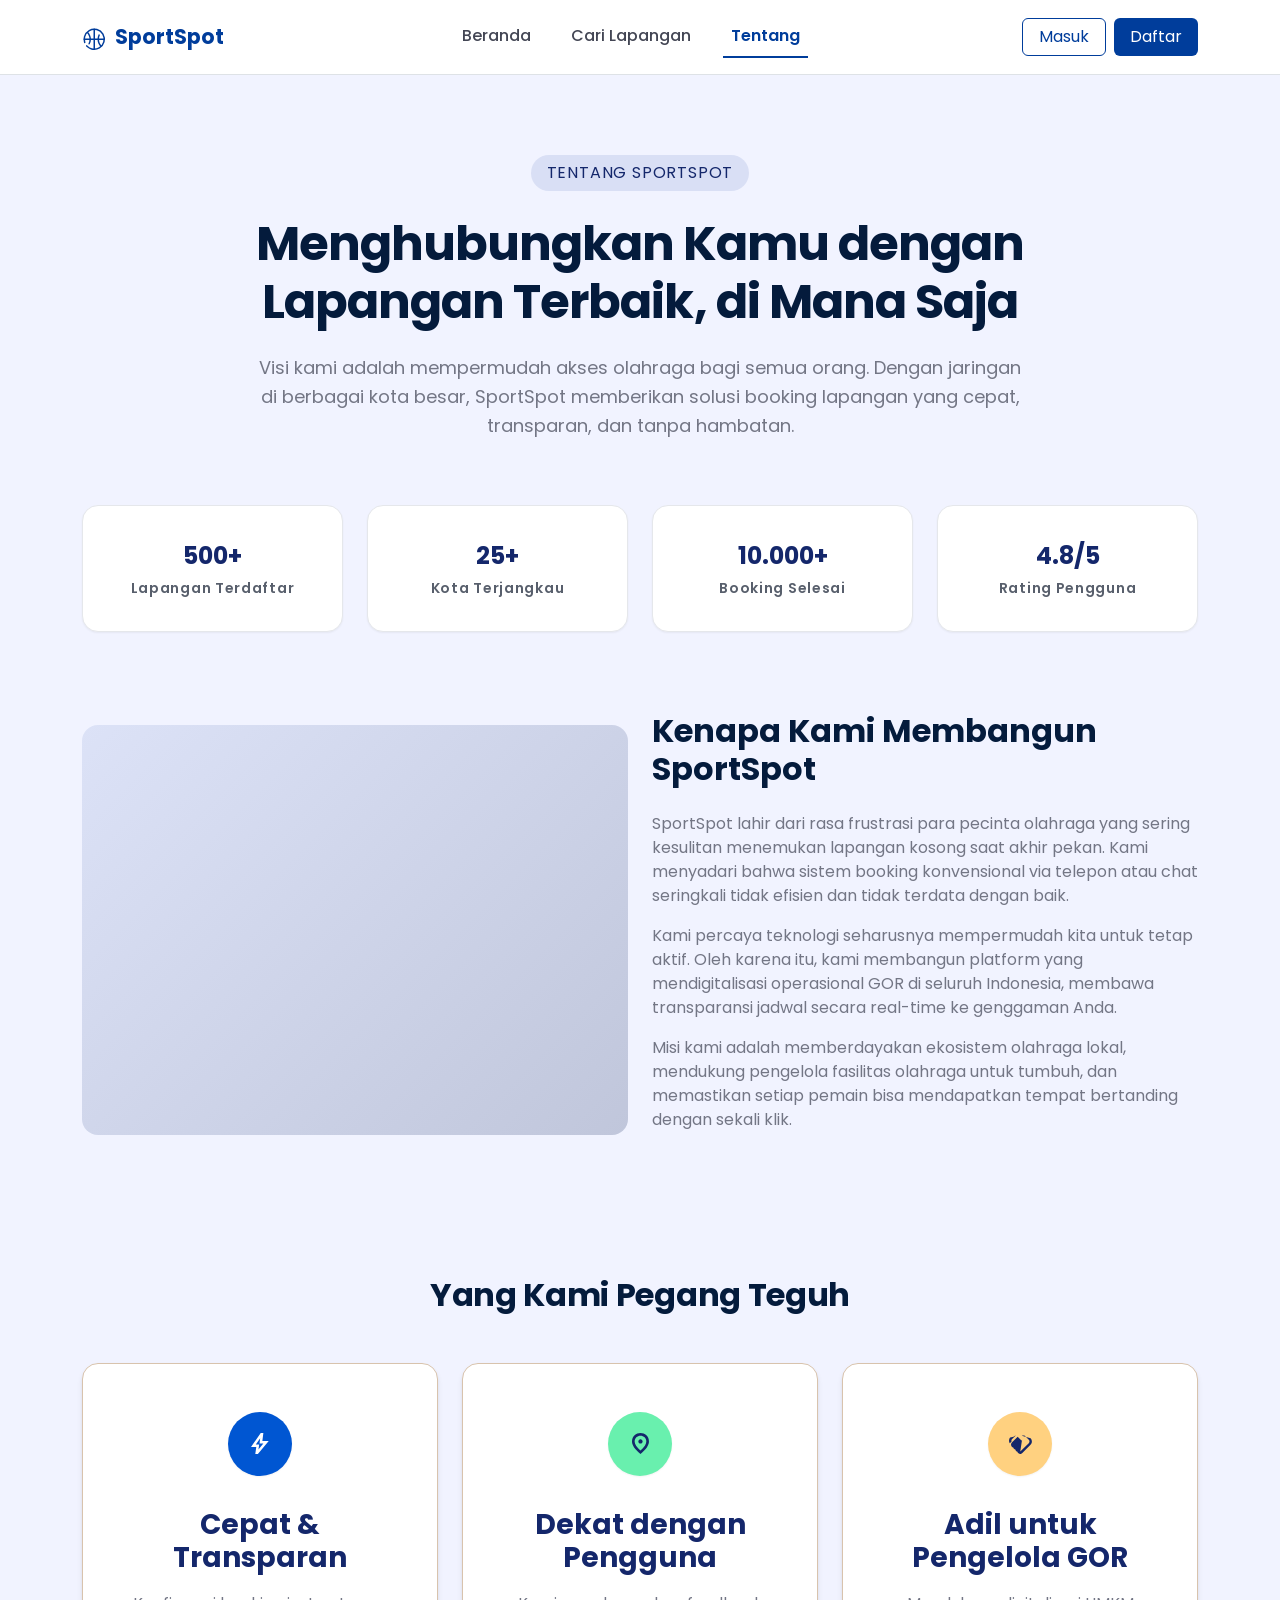
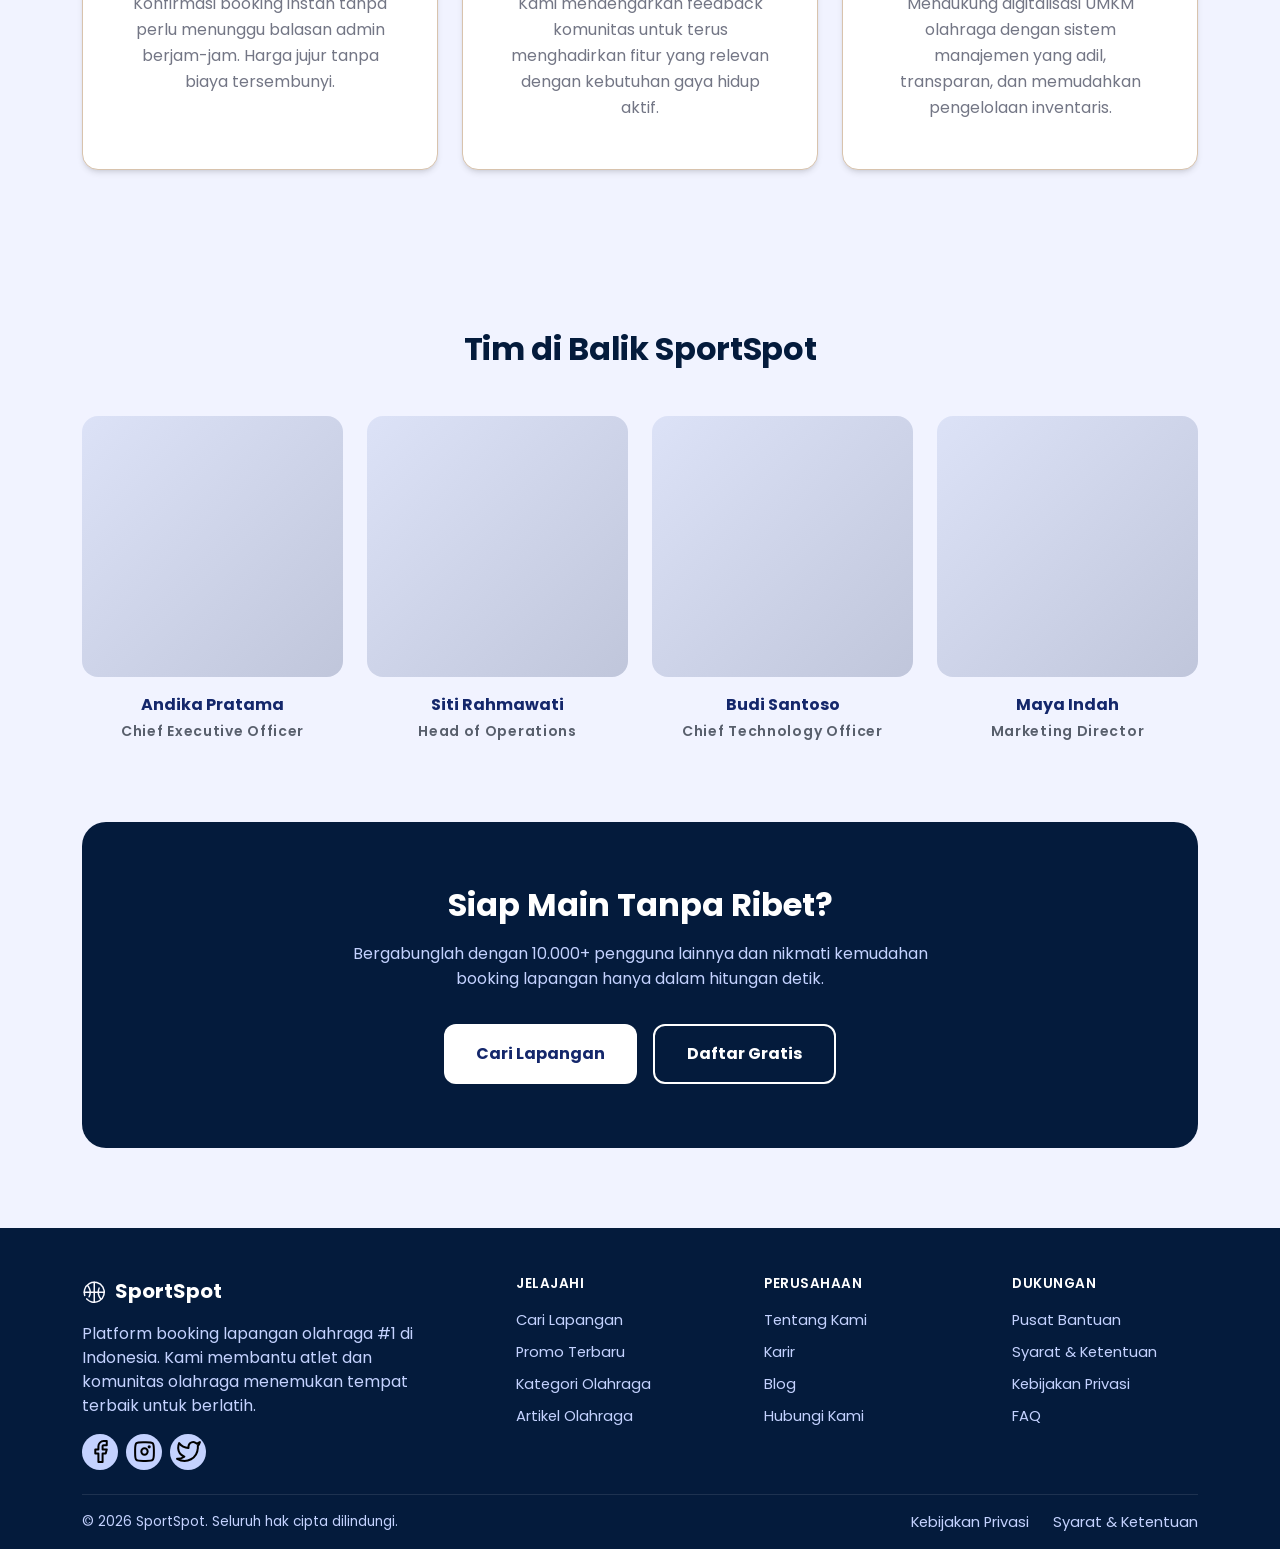
==== about_us.html @ 47a9b004 "penambahan gambar" ====
<!doctype html>
<html lang="id">
  <head>
    <meta charset="UTF-8" />
    <meta name="viewport" content="width=device-width, initial-scale=1.0" />
    <title>SportSpot - Tentang Kami</title>

    <link
      href="https://cdn.jsdelivr.net/npm/bootstrap@5.3.3/dist/css/bootstrap.min.css"
      rel="stylesheet"
    />
    <link rel="preconnect" href="https://fonts.googleapis.com" />
    <link
      href="https://fonts.googleapis.com/css2?family=Poppins:wght@400;500;600;700;800&display=swap"
      rel="stylesheet"
    />

    <link rel="stylesheet" href="./style/index.css" />
    <link rel="stylesheet" href="./style/about_us.css" />
  </head>
  <body class="about-page">
    <nav
      class="navbar navbar-expand-lg navbar-light bg-white navbar-custom py-3 border-bottom"
    >
      <div class="container">
        <a
          class="navbar-brand brand-logo d-flex align-items-center gap-2"
          href="/index.html"
        >
          <img src="/img/icon/Basketball.svg" alt="logo" />
          SportSpot
        </a>
        <button
          class="navbar-toggler"
          type="button"
          data-bs-toggle="collapse"
          data-bs-target="#navMenu"
        >
          <span class="navbar-toggler-icon"></span>
        </button>
        <div class="collapse navbar-collapse" id="navMenu">
          <ul class="navbar-nav mx-auto gap-lg-4">
            <li class="nav-item">
              <a class="nav-link" href="/index.html">Beranda</a>
            </li>
            <li class="nav-item">
              <a class="nav-link" href="/cari_lapangan.html">Cari Lapangan</a>
            </li>
            <li class="nav-item">
              <a class="nav-link active" href="#">Tentang</a>
            </li>
          </ul>
          <div class="d-flex gap-2 mt-3 mt-lg-0">
            <button class="btn btn-outline-primary px-3">Masuk</button>
            <button class="btn btn-navy px-3">Daftar</button>
          </div>
        </div>
      </div>
    </nav>

    <!-- ================= HERO ================= -->
    <section class="about-hero">
      <div class="container">
        <span class="about-hero-badge">TENTANG SPORTSPOT</span>
        <h1 class="about-hero-title display-5">
          Menghubungkan Kamu dengan<br />Lapangan Terbaik, di Mana Saja
        </h1>
        <p class="about-hero-subtitle">
          Visi kami adalah mempermudah akses olahraga bagi semua orang.
          Dengan jaringan di berbagai kota besar, SportSpot memberikan
          solusi booking lapangan yang cepat, transparan, dan tanpa
          hambatan.
        </p>
      </div>
    </section>

    <!-- ================= STATS STRIP ================= -->
    <section class="about-stats">
      <div class="container">
        <div class="row g-4">
          <div class="col-6 col-md-3">
            <div class="about-stat-card">
              <div class="about-stat-value">500+</div>
              <div class="about-stat-label">Lapangan Terdaftar</div>
            </div>
          </div>
          <div class="col-6 col-md-3">
            <div class="about-stat-card">
              <div class="about-stat-value">25+</div>
              <div class="about-stat-label">Kota Terjangkau</div>
            </div>
          </div>
          <div class="col-6 col-md-3">
            <div class="about-stat-card">
              <div class="about-stat-value">10.000+</div>
              <div class="about-stat-label">Booking Selesai</div>
            </div>
          </div>
          <div class="col-6 col-md-3">
            <div class="about-stat-card">
              <div class="about-stat-value">4.8/5</div>
              <div class="about-stat-label">Rating Pengguna</div>
            </div>
          </div>
        </div>
      </div>
    </section>

    <!-- ================= WHY WE BUILT ================= -->
    <section class="pb-5">
      <div class="container">
        <div class="row g-4 align-items-center">
          <div class="col-lg-6">
            <div class="about-story-image"></div>
          </div>
          <div class="col-lg-6">
            <h2 class="about-story-title">
              Kenapa Kami Membangun SportSpot
            </h2>
            <p class="about-story-text">
              SportSpot lahir dari rasa frustrasi para pecinta olahraga yang
              sering kesulitan menemukan lapangan kosong saat akhir pekan.
              Kami menyadari bahwa sistem booking konvensional via telepon
              atau chat seringkali tidak efisien dan tidak terdata dengan
              baik.
            </p>
            <p class="about-story-text">
              Kami percaya teknologi seharusnya mempermudah kita untuk tetap
              aktif. Oleh karena itu, kami membangun platform yang
              mendigitalisasi operasional GOR di seluruh Indonesia, membawa
              transparansi jadwal secara real-time ke genggaman Anda.
            </p>
            <p class="about-story-text">
              Misi kami adalah memberdayakan ekosistem olahraga lokal,
              mendukung pengelola fasilitas olahraga untuk tumbuh, dan
              memastikan setiap pemain bisa mendapatkan tempat bertanding
              dengan sekali klik.
            </p>
          </div>
        </div>
      </div>
    </section>

    <!-- ================= VALUES SECTION ================= -->
    <section class="about-values-section">
      <div class="container">
        <h2 class="about-section-title">Yang Kami Pegang Teguh</h2>
        <div class="row g-4">
          <div class="col-md-4">
            <div class="about-value-card">
              <div class="about-value-icon icon-blue">
                <svg width="18" height="22" viewBox="0 0 18 22" fill="none" xmlns="http://www.w3.org/2000/svg">
                  <path d="M7.46853 16.4402L12.375 10.5087H8.51635L9.18482 5.24353L4.80005 11.5652H8.17613L7.46853 16.4402V16.4402M4.28262 21.074L5.28262 14.074H0L9.74895 0H12.3566L11.3566 8H17.7381L6.87613 21.074H4.28262V21.074" fill="white"/>
                </svg>
              </div>
              <h3 class="about-value-title">Cepat & Transparan</h3>
              <p class="about-value-text mb-0">
                Konfirmasi booking instan tanpa perlu menunggu balasan admin
                berjam-jam. Harga jujur tanpa biaya tersembunyi.
              </p>
            </div>
          </div>
          <div class="col-md-4">
            <div class="about-value-card">
              <div class="about-value-icon icon-green">
                <svg width="17" height="21" viewBox="0 0 17 21" fill="none" xmlns="http://www.w3.org/2000/svg">
                  <path d="M8.48046 10.6218C9.07756 10.6218 9.58373 10.4142 9.99894 9.99894C10.4142 9.58372 10.6218 9.07756 10.6218 8.48046C10.6218 7.88336 10.4142 7.37719 9.99894 6.96198C9.58373 6.54676 9.07756 6.33915 8.48046 6.33915C7.88336 6.33915 7.37719 6.54676 6.96198 6.96198C6.54676 7.37719 6.33915 7.88336 6.33915 8.48046C6.33915 9.07756 6.54676 9.58372 6.96198 9.99894C7.37719 10.4142 7.88336 10.6218 8.48046 10.6218M8.48046 17.4489C10.4478 15.6576 11.9114 14.0583 12.8712 12.6511C13.831 11.2439 14.3109 9.90148 14.3109 8.62393C14.3109 6.87321 13.7482 5.43988 12.6228 4.32394C11.4975 3.208 10.1167 2.65003 8.48046 2.65003C6.84423 2.65003 5.46344 3.208 4.33807 4.32394C3.21271 5.43988 2.65003 6.87321 2.65003 8.62393C2.65003 9.90148 3.12992 11.2415 4.08971 12.644C5.04949 14.0466 6.51307 15.6482 8.48046 17.4489M8.48046 20.9609C5.64639 18.5834 3.52447 16.4037 2.11468 14.4218C0.704894 12.4399 0 10.5073 0 8.62393C0 5.99204 0.853626 3.89675 2.56088 2.33805C4.26813 0.77935 6.24132 0 8.48046 0C10.7196 0 12.6928 0.77935 14.4 2.33805C16.1073 3.89675 16.9609 5.99204 16.9609 8.62393C16.9609 10.5073 16.256 12.4399 14.8462 14.4218C13.4365 16.4037 11.3145 18.5834 8.48046 20.9609Z" fill="#14276B"/>
                </svg>
              </div>
              <h3 class="about-value-title">Dekat dengan Pengguna</h3>
              <p class="about-value-text mb-0">
                Kami mendengarkan feedback komunitas untuk terus
                menghadirkan fitur yang relevan dengan kebutuhan gaya hidup
                aktif.
              </p>
            </div>
          </div>
          <div class="col-md-4">
            <div class="about-value-card">
              <div class="about-value-icon icon-orange">
                <svg width="23" height="21" viewBox="0 0 23 21" fill="none" xmlns="http://www.w3.org/2000/svg">
                  <path d="M11.2754 18.4381L19.7689 10.1587C19.9972 9.93046 20.1689 9.66778 20.2841 9.37067C20.3993 9.07357 20.4569 8.76704 20.4569 8.4511C20.4569 8.12791 20.3993 7.81722 20.2841 7.51902C20.1689 7.22083 19.9972 6.96123 19.7689 6.74021L16.0417 3.01307C15.8396 2.80365 15.6106 2.65546 15.3548 2.5685C15.099 2.48154 14.8283 2.43807 14.5428 2.43807C13.9414 2.43807 13.3524 2.5468 12.776 2.76449L21.5928 5.13151C22.0138 5.55252 22.3338 6.06249 22.5526 6.66141C22.7715 7.26033 22.8809 7.86051 22.8809 8.46197C22.8809 9.07284 22.7644 9.68299 22.5314 10.2924C22.2984 10.9018 21.962 11.4265 21.5222 11.8663L13.3504 20.0131C13.07 20.2935 12.7521 20.5075 12.3966 20.6549C12.0412 20.8024 11.6638 20.8761 11.2645 20.8761C10.5914 20.8761 9.989 20.6673 9.45747 20.2495C8.92595 19.8317 8.59026 19.2957 8.4504 18.6413C7.92142 18.5392 7.4629 18.2917 7.07486 17.899C6.68682 17.5062 6.44171 17.0453 6.33953 16.5163C5.81997 16.4048 5.37033 16.1578 4.99062 15.7756C4.61091 15.3933 4.36526 14.9461 4.25366 14.4337C3.61091 14.3033 3.07776 13.9718 2.6542 13.4392C2.23065 12.9066 2.01888 12.2906 2.01888 11.5913C2.01888 11.2109 2.09315 10.8406 2.2417 10.4805C2.39025 10.1203 2.60004 9.80472 2.87106 9.5337L8.67106 3.74457L12.2145 7.28807C12.4067 7.48008 12.6516 7.51902 12.6069 7.46633C12.7475 7.46633 12.8631 7.4205 12.9537 7.32883C13.0443 7.23716 13.0895 7.12104 13.0895 6.98046C13.0895 6.91379 13.0747 6.84006 13.045 6.75926C13.0153 6.67847 12.9754 6.6214 12.9254 6.58807L9.30802 2.97067C9.13411 2.78009 8.90984 2.64368 8.6352 2.56143C8.36056 2.47919 8.07106 2.43807 7.76671 2.43807C7.1841 2.43807 6.60457 2.5468 6.02811 2.76449C5.45166 2.98218 4.9493 3.29774 4.52104 3.71117L1.20801 4.58695C0.820323 4.97463 0.528837 5.41286 0.333547 5.90163C0.138258 6.3904 0.0286566 6.91993 0.00474406 7.49023C-0.0191685 7.9569 0.0473178 8.43353 0.204203 8.92012C0.361088 9.40672 0.576487 9.81342 0.8504 10.1402L2.61129 8.37934C2.54897 8.23369 2.50114 8.08496 2.46781 7.93316C2.43448 7.78135 2.42977 7.6337 2.45368 7.49023C2.47759 7.24313 2.53248 7.01486 2.61835 6.80544C2.70422 6.59602 2.80802 6.43044 2.92976 6.30871L6.25692 2.97067C6.4475 2.78009 6.6725 2.64368 6.93192 2.56143C7.19135 2.47919 7.46961 2.43807 7.76671 2.43807C8.07106 2.43807 8.36056 2.47919 8.6352 2.56143C8.90984 2.64368 9.13411 2.78009 9.30802 2.97067L12.9254 6.58807C12.9754 6.6214 13.0153 6.67847 13.045 6.75926L11.2754 18.4381Z" fill="#14276B"/>
                </svg>
              </div>
              <h3 class="about-value-title">Adil untuk Pengelola GOR</h3>
              <p class="about-value-text mb-0">
                Mendukung digitalisasi UMKM olahraga dengan sistem manajemen
                yang adil, transparan, dan memudahkan pengelolaan
                inventaris.
              </p>
            </div>
          </div>
        </div>
      </div>
    </section>

    <!-- ================= TEAM SECTION ================= -->
    <section class="about-team-section">
      <div class="container">
        <h2 class="about-section-title">Tim di Balik SportSpot</h2>
        <div class="row g-4">
          <div class="col-6 col-md-3">
            <div class="about-team-photo"></div>
            <div class="about-team-name">Andika Pratama</div>
            <div class="about-team-role">Chief Executive Officer</div>
          </div>
          <div class="col-6 col-md-3">
            <div class="about-team-photo"></div>
            <div class="about-team-name">Siti Rahmawati</div>
            <div class="about-team-role">Head of Operations</div>
          </div>
          <div class="col-6 col-md-3">
            <div class="about-team-photo"></div>
            <div class="about-team-name">Budi Santoso</div>
            <div class="about-team-role">Chief Technology Officer</div>
          </div>
          <div class="col-6 col-md-3">
            <div class="about-team-photo"></div>
            <div class="about-team-name">Maya Indah</div>
            <div class="about-team-role">Marketing Director</div>
          </div>
        </div>
      </div>
    </section>

    <!-- ================= CTA SECTION ================= -->
    <section class="container">
      <div class="about-cta-section">
        <h2 class="about-cta-title">Siap Main Tanpa Ribet?</h2>
        <p class="about-cta-text">
          Bergabunglah dengan 10.000+ pengguna lainnya dan nikmati kemudahan
          booking lapangan hanya dalam hitungan detik.
        </p>
        <div class="about-cta-buttons">
          <a href="/cari_lapangan.html">
            <button class="btn-cta-light">Cari Lapangan</button>
          </a>
          <button class="btn-cta-outline-light">Daftar Gratis</button>
        </div>
      </div>
    </section>

    <!-- ================= FOOTER ================= -->
    <footer class="pt-5">
      <div class="container">
        <div class="d-flex flex-row justify-content-between g-4 pb-4">
          <div class="col-md-4">
            <a href="/index.html" class="footer-brand mb-3 fs-5 text-decoration-none d-inline-flex align-items-center gap-2">
              <img src="img/icon/Basketball-putih.svg" alt="logo" />
              SportSpot
            </a>
            <p class="mb-3">
              Platform booking lapangan olahraga #1 di Indonesia. Kami membantu
              atlet dan komunitas olahraga menemukan tempat terbaik untuk
              berlatih.
            </p>
            <div class="d-flex gap-2">
              <a href="#" class="footer-social">
                <img src="img/icon/Facebook.svg" alt="fb" />
              </a>
              <a href="#" class="footer-social">
                <img src="img/icon/insta.svg" alt="insta" />
              </a>
              <a href="#" class="footer-social">
                <img src="img/icon/Twitter.svg" alt="twitter" />
              </a>
            </div>
          </div>

          <div class="col-md-2 col-6">
            <h6 class="mb-3">JELAJAHI</h6>
            <ul class="list-unstyled d-flex flex-column gap-2">
              <li><a href="/cari_lapangan.html">Cari Lapangan</a></li>
              <li><a href="#">Promo Terbaru</a></li>
              <li><a href="#">Kategori Olahraga</a></li>
              <li><a href="#">Artikel Olahraga</a></li>
            </ul>
          </div>

          <div class="col-md-2 col-6">
            <h6 class="mb-3">PERUSAHAAN</h6>
            <ul class="list-unstyled d-flex flex-column gap-2">
              <li><a href="/about_us.html">Tentang Kami</a></li>
              <li><a href="#">Karir</a></li>
              <li><a href="#">Blog</a></li>
              <li><a href="#">Hubungi Kami</a></li>
            </ul>
          </div>

          <div class="col-md-2 col-6">
            <h6 class="mb-3">DUKUNGAN</h6>
            <ul class="list-unstyled d-flex flex-column gap-2">
              <li><a href="#">Pusat Bantuan</a></li>
              <li><a href="#">Syarat & Ketentuan</a></li>
              <li><a href="#">Kebijakan Privasi</a></li>
              <li><a href="#">FAQ</a></li>
            </ul>
          </div>
        </div>

        <div
          class="footer-bottom d-flex flex-column flex-md-row justify-content-between align-items-center py-3 gap-2"
        >
          <span>© 2026 SportSpot. Seluruh hak cipta dilindungi.</span>
          <div class="d-flex gap-4">
            <a href="#">Kebijakan Privasi</a>
            <a href="#">Syarat & Ketentuan</a>
          </div>
        </div>
      </div>
    </footer>

    <script src="https://cdn.jsdelivr.net/npm/bootstrap@5.3.3/dist/js/bootstrap.bundle.min.js"></script>
  </body>
</html>
---- style/index.css ----
:root {
  --primary: #003d9b;
  --primary-dark: #002c6d;
  --primary-darker: #041b3c;
  --primary-tint: #c4d2ff;
  --primary-light: #d7e2ff;
  --primary-lighter: #e8edff;
  --primary-lightest: #f1f3ff;
  --secondary: #36b37e;
  --secondary-dark: #00734c;
  --secondary-light: #82f9be;
  --tertiary: #ffab00;
  --tertiary-alt: #ffb950;
  --tertiary-light: #ffddb3;
  --tertiary-dark: #291800;
  --neutral-900: #172b4d;
  --neutral-800: #434654;
  --neutral-700: #737685;
  --neutral-600: #6b7280;
  --neutral-300: #c3c6d6;
  --neutral-100: #f9f9ff;
  --white: #ffffff;
  --black: #000000;
}

body {
  font-family: "Poppins", sans-serif;
  color: var(--neutral-900);
}

.icon {
  width: 1rem;
  height: 1rem;
  vertical-align: -0.15rem;
  fill: currentColor;
  display: inline-block;
}

/* ===== NAVBAR ===== */
.navbar-custom .nav-link {
  color: var(--neutral-800);
  font-weight: 500;
}
.navbar-custom .nav-link.active {
  color: var(--primary);
  font-weight: 600;
  border-bottom: 2px solid var(--primary);
}
.navbar-brand:hover {
  color: var(--primary) !important;
}
.brand-logo {
  font-weight: 700;
  color: var(--primary);
  font-size: 1.3rem;
}
.btn-navy {
  background-color: var(--primary);
  color: var(--white);
  border: none;
}
.btn-navy:hover {
  background-color: var(--primary-dark);
  color: var(--white);
}
.btn-outline-primary {
  color: var(--primary);
  border-color: var(--primary);
}
.btn-outline-primary:hover,
.btn-outline-primary:focus,
.btn-outline-primary:active {
  background-color: var(--primary);
  border-color: var(--primary);
  color: var(--white);
}

/* ===== HERO ===== */
.hero-section {
  background: linear-gradient(
    130deg,
    var(--primary-lightest) 0%,
    var(--white) 100%
  );
  padding-top: 70px;
  padding-bottom: 70px;
  position: relative;
  overflow: hidden;
}
.hero-title {
  font-weight: 800;
  color: var(--primary-darker);
  line-height: 1.2;
}
.hero-subtitle {
  color: var(--text-muted);
  max-width: 650px;
  margin: 0 auto;
}

.search-card {
  background: var(--white);
  border: var(--bs-border-width) var(--bs-border-style) var(--bs-border-color) !important;
  border-radius: 16px;
  box-shadow: 0 10px 30px rgba(4, 27, 60, 0.08);
  padding: 28px;
}
.search-label {
  font-size: 0.85rem;
  color: var(--neutral-800);
  font-weight: 500;
  margin-bottom: 6px;
}
.form-control:focus,
.form-select:focus {
  border-color: var(--primary-tint);
  box-shadow: 0 0 0 0.25rem rgba(0, 82, 204, 0.15);
}
.btn-search {
  background-color: var(--primary);
  border: none;
  font-weight: 600;
  white-space: nowrap;
}
.btn-search:hover {
  background-color: var(--primary-dark);
}

.badge-popular {
  background-color: var(--primary-lighter);
  font-weight: 500;
  padding: 8px 16px;
  border-radius: 20px;
  font-size: 0.9rem;
}

.hero-deco {
  position: absolute;
  right: 0px;
  bottom: 0px;
  color: rgba(0, 82, 204, 0.07);
  z-index: 0;
  line-height: 1;
}

/* ===== GOR POPULER ===== */
.populer-section {
  background: var(--neutral-100);
}
.section-title {
  font-weight: 700;
  color: var(--navy);
}
.link-view-all {
  color: var(--primary);
  font-weight: 600;
  text-decoration: none;
}
.link-view-all:hover {
  color: var(--primary-dark);
}

.gor-card {
  background: var(--white);
  border: var(--bs-border-width) var(--bs-border-style) var(--bs-border-color) !important;
  border-radius: 14px;
  overflow: hidden;
  transition: box-shadow 0.2s ease;
}
.gor-card:hover {
  box-shadow: 0 8px 20px rgba(4, 27, 60, 0.1);
}
.gor-card img {
  height: 220px;
  object-fit: cover;
  width: 100%;
}
.position-relative {
  position: relative;
}

.rating-badge {
  position: absolute;
  top: 12px;
  right: 12px;

  display: flex;
  align-items: center;
  gap: 4px;

  background: var(--white);

  padding: 6px 10px;
  border-radius: 999px;

  font-size: 0.85rem;
  font-weight: 600;

  z-index: 10;
}

.rating-badge img {
  width: 14px;
  height: 14px;
}
.gor-title {
  font-weight: 700;
  color: var(--navy);
}
.gor-location {
  color: var(--text-muted);
  font-size: 0.9rem;
  img {
    width: 14px;
    height: 17px;
  }
}
.gor-price-label {
  font-size: 0.8rem;
  color: var(--text-muted);
}
.gor-price {
  font-weight: 700;
  color: var(--navy);
  font-size: 1.1rem;
}
.btn-pesan {
  background-color: var(--primary);
  color: var(--white);
  font-weight: 500;
  font-size: 0.9rem;
  border: none;
}
.btn-pesan:hover {
  background-color: var(--primary-dark);
  color: var(--white);
}

/* ===== KENAPA PILIH ===== */
.why-section {
  background-color: var(--primary-lightest);
}
.why-card {
  background: var(--white);
  border: var(--bs-border-width) var(--bs-border-style) var(--bs-border-color) !important;
  border-radius: 14px;
  padding: 70px 24px;
  height: 100%;
  text-align: center;
}
.why-icon {
  width: 80px;
  height: 80px;
  border-radius: 50%;
  display: flex;
  align-items: center;
  justify-content: center;
  margin: 0 auto 20px;
  font-size: 1.5rem;
  color: var(--white);
}
.icon-blue {
  background-color: var(--primary);
}
.icon-green {
  background-color: var(--secondary);
}
.icon-orange {
  background-color: var(--tertiary);
}

.why-title {
  font-weight: 700;
  color: var(--navy);
}
.why-text {
  color: var(--text-muted);
  font-size: 0.92rem;
}

/* ===== FOOTER ===== */
footer {
  background-color: var(--primary-darker);
  color: var(--primary-tint);
}
footer h6 {
  color: var(--white);
  font-weight: 600;
  letter-spacing: 0.5px;
  font-size: 0.85rem;
}
footer a {
  color: var(--primary-tint);
  text-decoration: none;
  font-size: 0.92rem;
}
footer a:hover {
  color: var(--white);
}
.footer-brand {
  color: var(--white);
  font-weight: 700;
}
.footer-social {
  width: 36px;
  height: 36px;
  border-radius: 50%;
  background: var(--primary-tint);
  display: flex;
  align-items: center;
  justify-content: center;
  color: var(--white);
}
.footer-social:hover {
  background: var(--primary);
}
.footer-bottom {
  border-top: 1px solid rgba(255, 255, 255, 0.1);
  font-size: 0.85rem;
}
---- style/about_us.css ----
/* ===== PAGE ===== */
.about-page {
  background: var(--primary-lightest);
}

/* ===== HERO ===== */
.about-hero {
  padding: 80px 0;
  text-align: center;
}
.about-hero-badge {
  display: inline-flex;
  padding: 6px 16px;
  border-radius: 9999px;
  background: #d9dff5;
  color: #14276b;
  font-size: 1rem;
  letter-spacing: 0.05em;
  margin-bottom: 24px;
}
.about-hero-title {
  color: var(--primary-darker);
  font-weight: 700;
  letter-spacing: -0.02em;
  margin-bottom: 24px;
}
.about-hero-subtitle {
  color: var(--neutral-700);
  max-width: 768px;
  margin: 0 auto;
  font-size: 1.125rem;
  line-height: 1.6;
}

/* ===== STATS STRIP ===== */
.about-stats {
  margin-top: -40px;
  margin-bottom: 80px;
}
.about-stat-card {
  background: var(--white);
  border: 1px solid #e5e7eb;
  border-radius: 16px;
  padding: 32px;
  box-shadow: 0 1px 2px rgba(0, 0, 0, 0.05);
  text-align: center;
}
.about-stat-value {
  color: #14276b;
  font-weight: 700;
  font-size: 1.5rem;
  margin-bottom: 4px;
}
.about-stat-label {
  color: #585f6c;
  font-weight: 600;
  font-size: 0.875rem;
  letter-spacing: 0.05em;
}

/* ===== WHY WE BUILT ===== */
.about-story-image {
  border-radius: 16px;
  background: linear-gradient(135deg, #dce2f7 0%, #c0c6db 100%);
  aspect-ratio: 4 / 3;
  width: 100%;
}
.about-story-title {
  color: var(--primary-darker);
  font-weight: 700;
  margin-bottom: 24px;
}
.about-story-text {
  color: var(--neutral-700);
  line-height: 1.5;
}
.about-story-text + .about-story-text {
  margin-top: 16px;
}

/* ===== VALUES SECTION ===== */
.about-values-section {
  padding: 80px 0;
}
.about-section-title {
  color: var(--primary-darker);
  font-weight: 700;
  letter-spacing: -0.01em;
  text-align: center;
  margin-bottom: 48px;
}
.about-value-card {
  background: var(--white);
  border: 1px solid #d8c3ad;
  border-radius: 16px;
  padding: 48px;
  height: 100%;
  text-align: center;
  box-shadow: 0 4px 6px -1px rgba(0, 0, 0, 0.1), 0 2px 4px -2px rgba(0, 0, 0, 0.1);
}
.about-value-icon {
  width: 64px;
  height: 64px;
  border-radius: 9999px;
  display: flex;
  align-items: center;
  justify-content: center;
  margin: 0 auto 32px;
  box-shadow: 0 1px 2px rgba(0, 0, 0, 0.05);
}
.about-value-icon.icon-blue {
  background: #0056d2;
}
.about-value-icon.icon-green {
  background: #69f0ae;
}
.about-value-icon.icon-orange {
  background: #ffd180;
}
.about-value-title {
  color: #14276b;
  font-weight: 700;
  margin-bottom: 16px;
}
.about-value-text {
  color: var(--neutral-700);
  line-height: 1.625;
}

/* ===== TEAM SECTION ===== */
.about-team-section {
  padding: 80px 0;
}
.about-team-photo {
  aspect-ratio: 1 / 1;
  border-radius: 16px;
  background: linear-gradient(135deg, #dce2f7 0%, #c0c6db 100%);
  overflow: hidden;
  margin-bottom: 16px;
}
.about-team-photo img {
  width: 100%;
  height: 100%;
  object-fit: cover;
}
.about-team-name {
  color: #14276b;
  font-weight: 700;
  text-align: center;
  margin-bottom: 4px;
}
.about-team-role {
  color: #585f6c;
  font-weight: 600;
  font-size: 0.875rem;
  letter-spacing: 0.05em;
  text-align: center;
}

/* ===== CTA SECTION ===== */
.about-cta-section {
  background: var(--primary-darker);
  border-radius: 24px;
  padding: 64px 32px;
  text-align: center;
  color: var(--white);
  margin-bottom: 80px;
  position: relative;
  overflow: hidden;
}
.about-cta-title {
  font-weight: 700;
  margin-bottom: 16px;
}
.about-cta-text {
  color: var(--primary-tint);
  max-width: 600px;
  margin: 0 auto 32px;
  line-height: 1.6;
}
.about-cta-buttons {
  display: flex;
  justify-content: center;
  gap: 16px;
  flex-wrap: wrap;
}
.btn-cta-light {
  background: var(--white);
  color: #14276b;
  font-weight: 700;
  padding: 18px 32px;
  border-radius: 12px;
  border: none;
}
.btn-cta-light:hover {
  background: var(--primary-lighter);
  color: #14276b;
}
.btn-cta-outline-light {
  background: transparent;
  color: var(--white);
  font-weight: 700;
  padding: 16px 32px;
  border-radius: 12px;
  border: 2px solid var(--white);
}
.btn-cta-outline-light:hover {
  background: rgba(255, 255, 255, 0.1);
  color: var(--white);
}

@media (max-width: 767.98px) {
  .about-hero-title {
    font-size: 2rem;
  }
  .about-cta-section {
    padding: 48px 24px;
  }
}
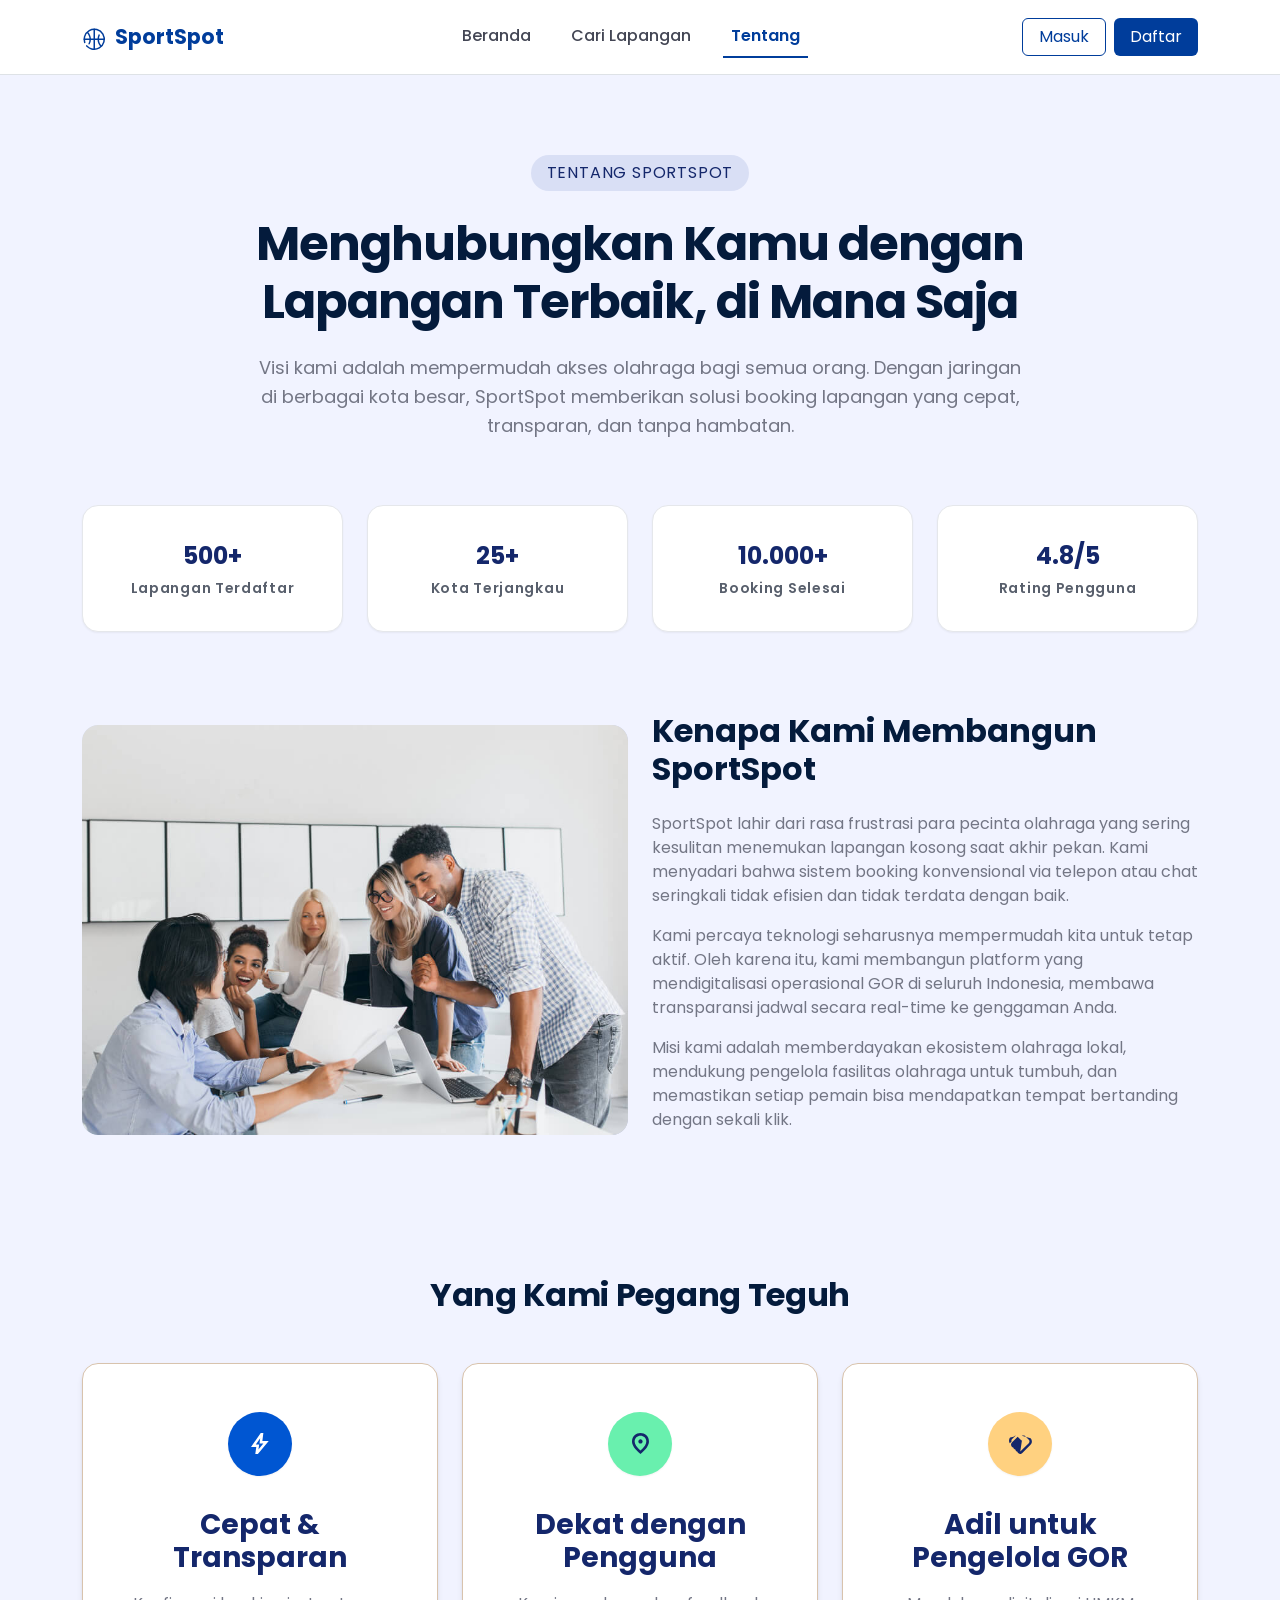
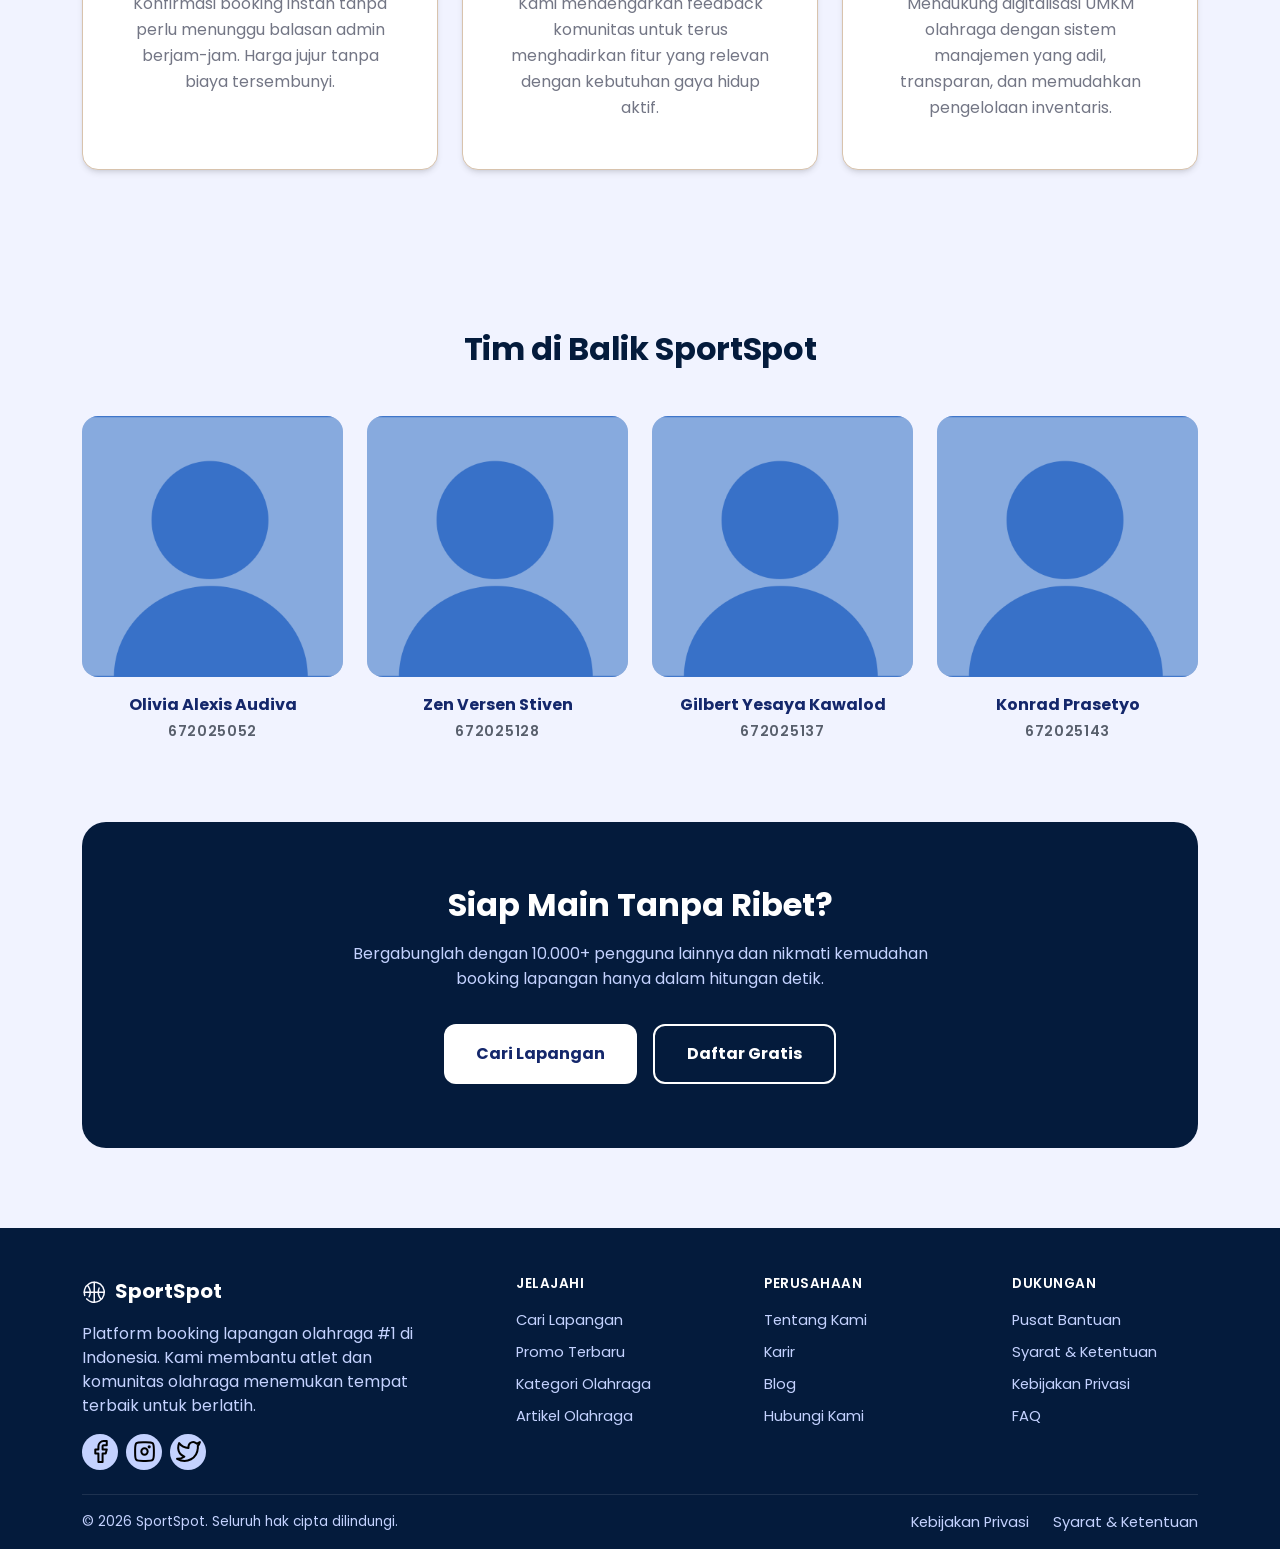
==== commit e9af801e: "about us fix" ====
--- a/about_us.html
+++ b/about_us.html
@@ -111,7 +111,9 @@
       <div class="container">
         <div class="row g-4 align-items-center">
           <div class="col-lg-6">
-            <div class="about-story-image"></div>
+            <div class="about-story-image">
+              <img src="/img/team_project.jpg" alt="Suasana lapangan olahraga" />
+            </div>
           </div>
           <div class="col-lg-6">
             <h2 class="about-story-title">
@@ -200,24 +202,32 @@
         <h2 class="about-section-title">Tim di Balik SportSpot</h2>
         <div class="row g-4">
           <div class="col-6 col-md-3">
-            <div class="about-team-photo"></div>
-            <div class="about-team-name">Andika Pratama</div>
-            <div class="about-team-role">Chief Executive Officer</div>
-          </div>
-          <div class="col-6 col-md-3">
-            <div class="about-team-photo"></div>
-            <div class="about-team-name">Siti Rahmawati</div>
-            <div class="about-team-role">Head of Operations</div>
-          </div>
-          <div class="col-6 col-md-3">
-            <div class="about-team-photo"></div>
-            <div class="about-team-name">Budi Santoso</div>
-            <div class="about-team-role">Chief Technology Officer</div>
-          </div>
-          <div class="col-6 col-md-3">
-            <div class="about-team-photo"></div>
-            <div class="about-team-name">Maya Indah</div>
-            <div class="about-team-role">Marketing Director</div>
+            <div class="about-team-photo">
+              <img src="/img/profile_picture.png" alt="Andika Pratama" />
+            </div>
+            <div class="about-team-name">Olivia Alexis Audiva</div>
+            <div class="about-team-role">672025052</div>
+          </div>
+          <div class="col-6 col-md-3">
+            <div class="about-team-photo">
+              <img src="/img/profile_picture.png" alt="Siti Rahmawati" />
+            </div>
+            <div class="about-team-name">Zen Versen Stiven</div>
+            <div class="about-team-role">672025128</div>
+          </div>
+          <div class="col-6 col-md-3">
+            <div class="about-team-photo">
+              <img src="/img/profile_picture.png" alt="Budi Santoso" />
+            </div>
+            <div class="about-team-name">Gilbert Yesaya Kawalod</div>
+            <div class="about-team-role">672025137</div>
+          </div>
+          <div class="col-6 col-md-3">
+            <div class="about-team-photo">
+              <img src="/img/profile_picture.png" alt="Maya Indah" />
+            </div>
+            <div class="about-team-name">Konrad Prasetyo</div>
+            <div class="about-team-role">672025143</div>
           </div>
         </div>
       </div>
@@ -312,4 +322,4 @@
 
     <script src="https://cdn.jsdelivr.net/npm/bootstrap@5.3.3/dist/js/bootstrap.bundle.min.js"></script>
   </body>
-</html>
+</html>
--- a/style/about_us.css
+++ b/style/about_us.css
@@ -64,6 +64,13 @@
   background: linear-gradient(135deg, #dce2f7 0%, #c0c6db 100%);
   aspect-ratio: 4 / 3;
   width: 100%;
+  overflow: hidden;
+}
+.about-story-image img {
+  width: 100%;
+  height: 100%;
+  object-fit: cover;
+  border-radius: 16px;
 }
 .about-story-title {
   color: var(--primary-darker);
@@ -216,4 +223,4 @@
   .about-cta-section {
     padding: 48px 24px;
   }
-}
+}
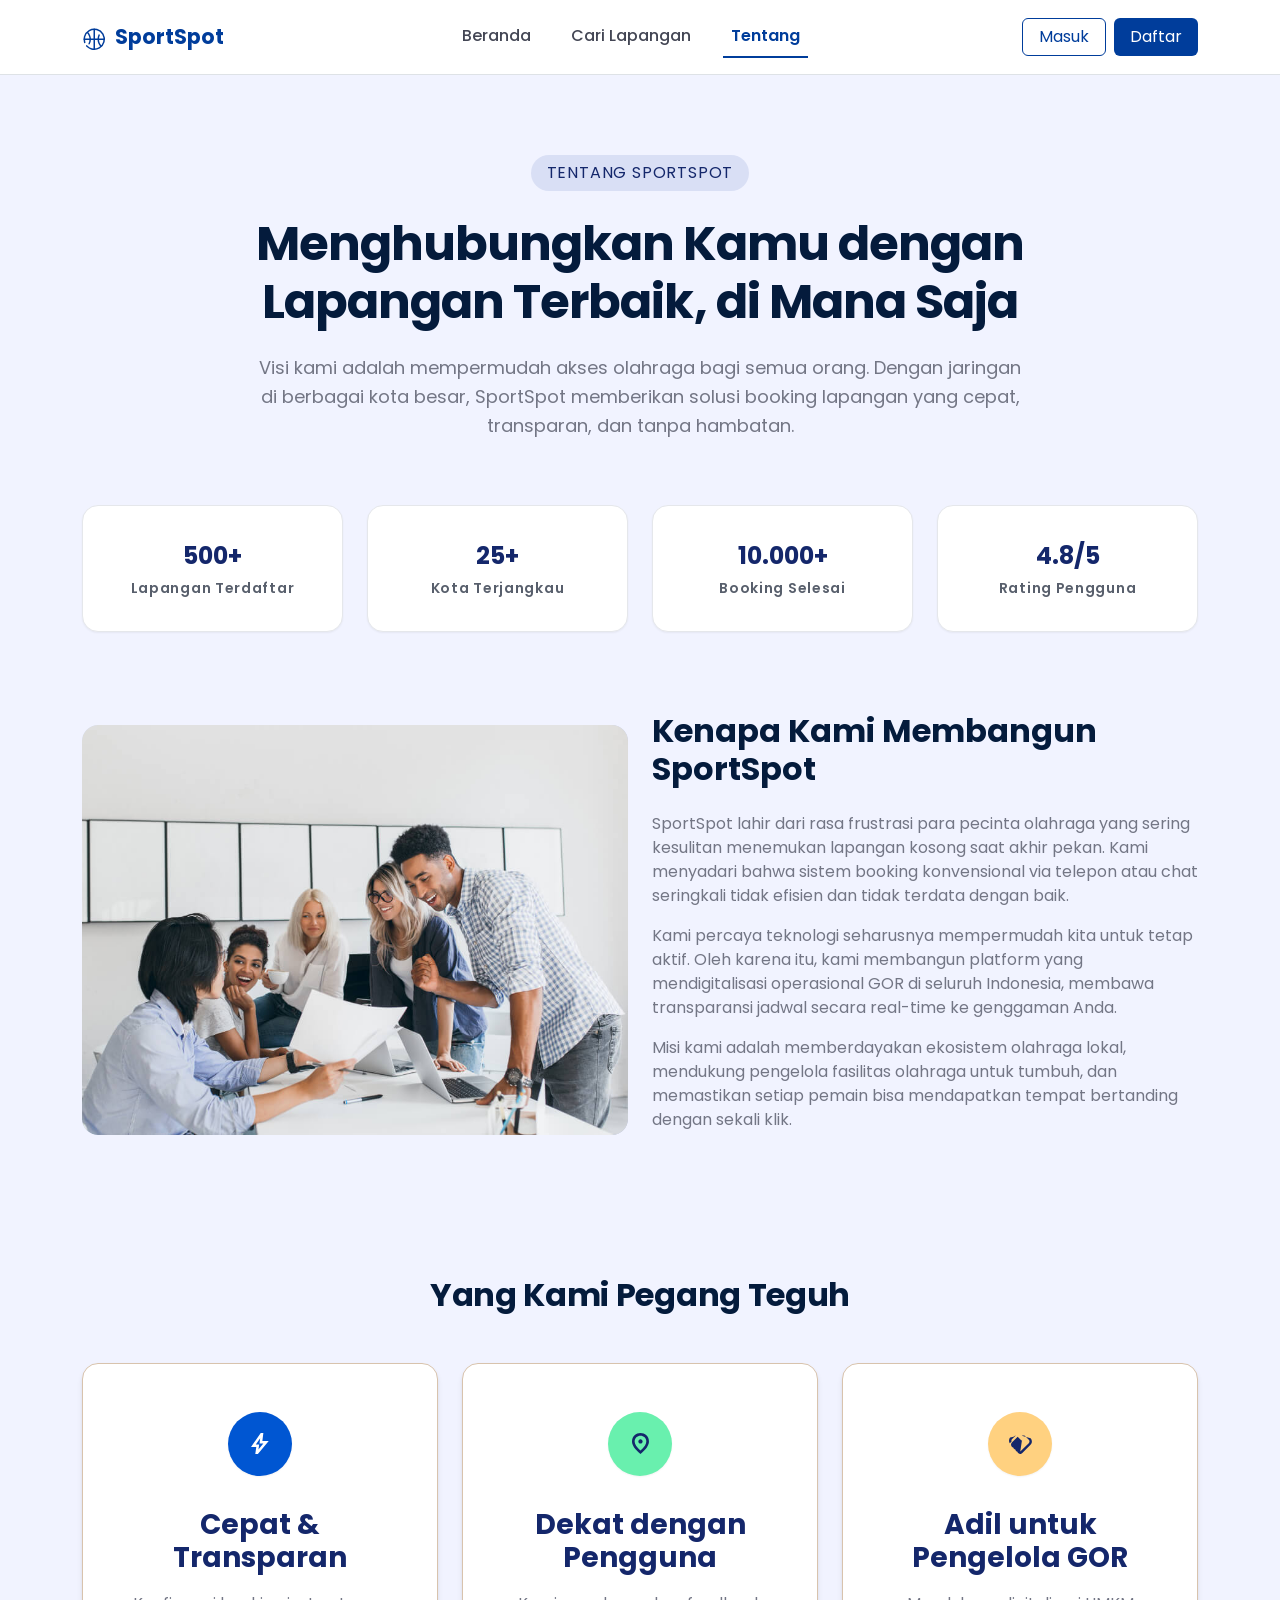
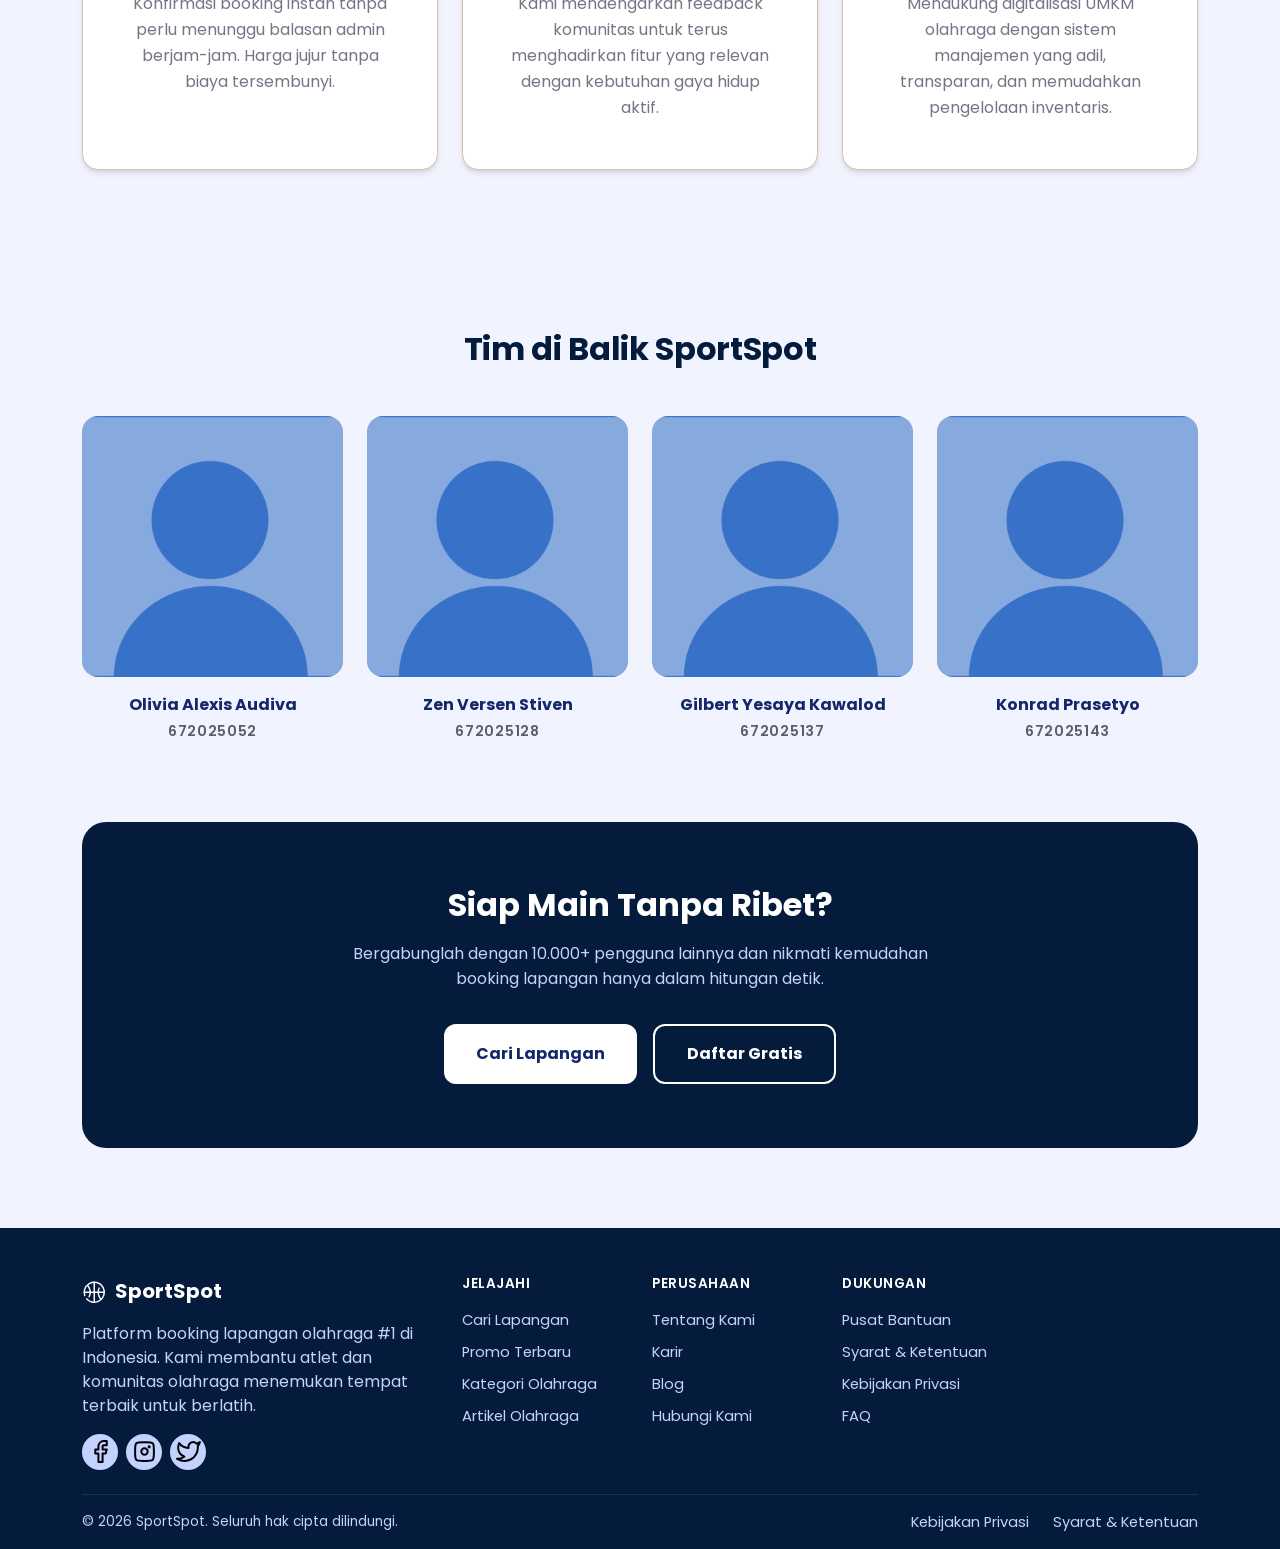
==== commit 429ce368: "fix footer" ====
--- a/about_us.html
+++ b/about_us.html
@@ -253,9 +253,12 @@
     <!-- ================= FOOTER ================= -->
     <footer class="pt-5">
       <div class="container">
-        <div class="d-flex flex-row justify-content-between g-4 pb-4">
-          <div class="col-md-4">
-            <a href="/index.html" class="footer-brand mb-3 fs-5 text-decoration-none d-inline-flex align-items-center gap-2">
+        <div class="row g-4 pb-4 text-center text-md-start">
+          <div class="col-12 col-md-4">
+            <a
+              href="/index.html"
+              class="footer-brand mb-3 fs-5 text-decoration-none d-inline-flex align-items-center gap-2"
+            >
               <img src="img/icon/Basketball-putih.svg" alt="logo" />
               SportSpot
             </a>
@@ -264,7 +267,9 @@
               atlet dan komunitas olahraga menemukan tempat terbaik untuk
               berlatih.
             </p>
-            <div class="d-flex gap-2">
+            <div
+              class="d-flex gap-2 justify-content-center justify-content-md-start"
+            >
               <a href="#" class="footer-social">
                 <img src="img/icon/Facebook.svg" alt="fb" />
               </a>
@@ -277,7 +282,7 @@
             </div>
           </div>
 
-          <div class="col-md-2 col-6">
+          <div class="col-6 col-md-2">
             <h6 class="mb-3">JELAJAHI</h6>
             <ul class="list-unstyled d-flex flex-column gap-2">
               <li><a href="/cari_lapangan.html">Cari Lapangan</a></li>
@@ -287,7 +292,7 @@
             </ul>
           </div>
 
-          <div class="col-md-2 col-6">
+          <div class="col-6 col-md-2">
             <h6 class="mb-3">PERUSAHAAN</h6>
             <ul class="list-unstyled d-flex flex-column gap-2">
               <li><a href="/about_us.html">Tentang Kami</a></li>
@@ -297,7 +302,7 @@
             </ul>
           </div>
 
-          <div class="col-md-2 col-6">
+          <div class="col-6 col-md-2">
             <h6 class="mb-3">DUKUNGAN</h6>
             <ul class="list-unstyled d-flex flex-column gap-2">
               <li><a href="#">Pusat Bantuan</a></li>
@@ -309,7 +314,7 @@
         </div>
 
         <div
-          class="footer-bottom d-flex flex-column flex-md-row justify-content-between align-items-center py-3 gap-2"
+          class="footer-bottom d-flex flex-column flex-md-row justify-content-between align-items-center py-3 gap-2 text-center"
         >
           <span>© 2026 SportSpot. Seluruh hak cipta dilindungi.</span>
           <div class="d-flex gap-4">
--- a/style/index.css
+++ b/style/index.css
@@ -318,3 +318,20 @@
   border-top: 1px solid rgba(255, 255, 255, 0.1);
   font-size: 0.85rem;
 }
+
+@media (max-width: 767.98px) {
+  footer .col-md-4,
+  footer .col-md-2 {
+    width: 100%;
+    max-width: 320px;
+    margin: 0 auto;
+  }
+  footer ul.list-unstyled {
+    align-items: center;
+  }
+}
+@media (max-width: 767.98px) {
+  footer .footer-brand {
+    justify-content: center;
+  }
+}
